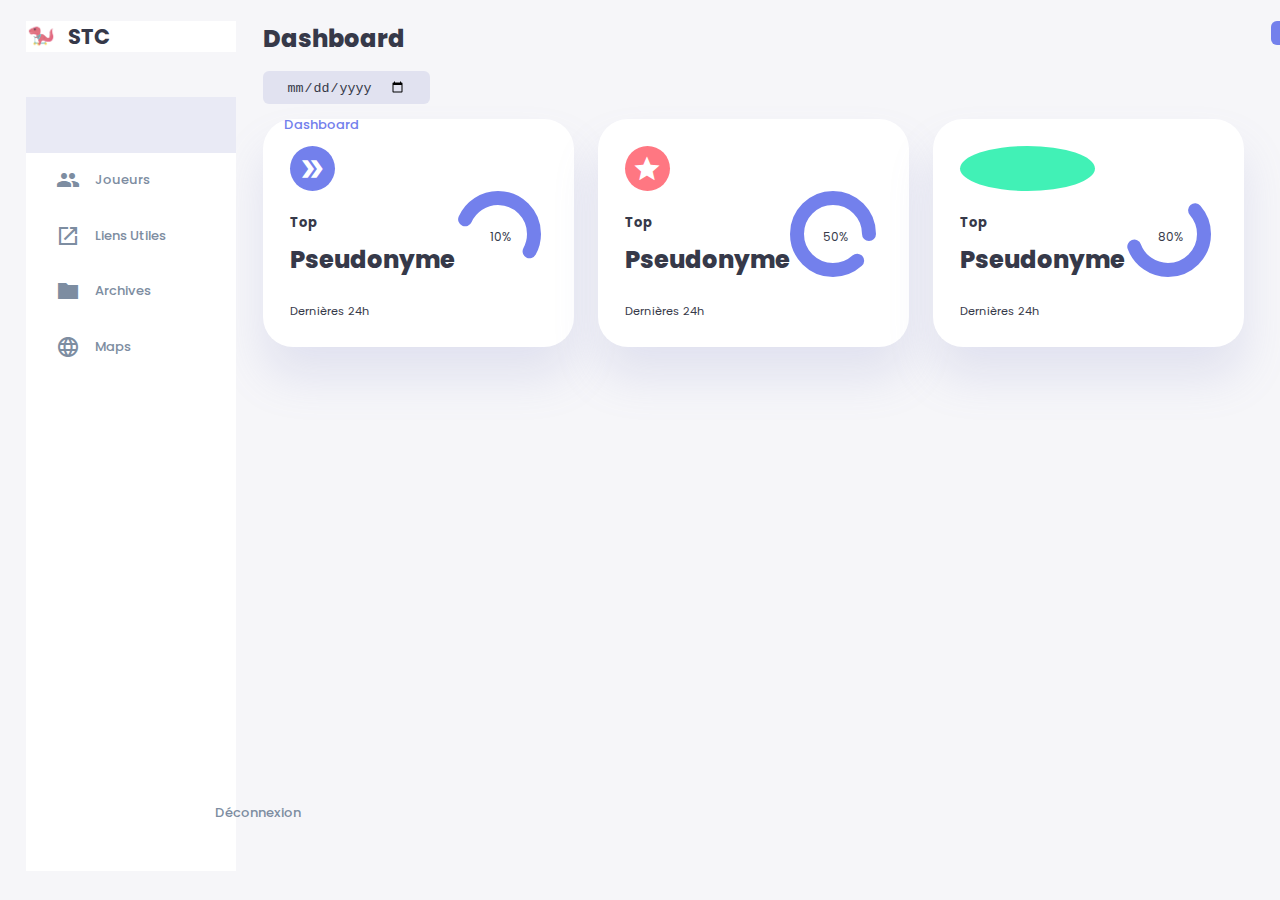
==== index.html @ 2420d3b0 "Upload site" ====
<!DOCTYPE html>
<html lang="en">

<head>
    <meta charset="UTF-8">
    <meta name="viewport" content="width=device-width, initial-scale=1.0">
    <title>STC - Acceuil</title>
    <!-- -->

    <!--StyleSheet-->
    <link rel="stylesheet" href="Style.css">
    <!-- Material Icons-->
    <link rel="stylesheet" href="https://fonts.googleapis.com/icon?family=Material+Icons+Sharp">
</head>

<body>
    <div class="container">
        <aside>
            <div class="top">
                <div class="logo">
                    <img src="assets\images\giphy.gif">
                    <h2>S<span class="nameServer"></span>TC</h2>
                </div>
                <div class="close" id="close-btn">
                    <span class="material-icons-sharp">close</span>
                </div>
            </div>
            <div class="sidebar">
                <a href="#" class="active">
                    <span class="material-icons-sharp">grid_view</span>
                    <h3>Dashboard</h3>
                </a>
                <a href="#">
                    <span class="material-icons-sharp">group</span>
                    <h3>Joueurs</h3>
                </a>
                <a href="#">
                    <span class="material-icons-sharp">open_in_new</span>
                    <h3>Liens Utiles</h3>
                </a>
                <a href="archive.html">
                    <span class="material-icons-sharp">folder</span>
                    <h3>Archives</h3>
                </a>
                <a href="#">
                    <span class="material-icons-sharp">language</span>
                    <h3>Maps</h3>
                </a>
                <a href="#">
                    <span class="material-icons-sharp">logout</span>
                    <h3>Déconnexion</h3>
                </a>

            </div>
        </aside>

        <main>
            <h1>Dashboard</h1>
            <div class="date">
                <input type="date">
            </div>
            <div class="insights">

                <!--STATS COUREURS-->

                <div class="Coureur">
                    <span class="material-icons-sharp">double_arrow</span>
                    <div class="middle">
                        <div class="left">
                            <h3>Top</h3>
                            <h1>Pseudonyme</h1>
                        </div>
                        <div class="progress">
                            <svg>
                                <circle cx="38" cy="38" r="36" />
                            </svg>
                            <div class="number">
                                <p>10%</p>
                            </div>
                        </div>
                    </div>
                    <small class="text-muted">Dernières 24h</small>
                </div>


                <!--STATS PVP-->
                <div class="Pvp">
                    <span class="material-icons-sharp">star</span>
                    <div class="middle">
                        <div class="left">
                            <h3>Top</h3>
                            <h1>Pseudonyme</h1>
                        </div>
                        <div class="progress">
                            <svg>
                                <circle cx="38" cy="38" r="36" />
                            </svg>
                            <div class="number">
                                <p>50%</p>
                            </div>
                        </div>
                    </div>
                    <small class="text-muted">Dernières 24h</small>
                </div>


                <!--STATS CHELOU-->
                <div class="Chelou">
                    <span class="material-icons-sharp">bolt</span>
                    <div class="middle">
                        <div class="left">
                            <h3>Top</h3>
                            <h1>Pseudonyme</h1>
                        </div>
                        <div class="progress">
                            <svg>
                                <circle cx="38" cy="38" r="36" />
                            </svg>
                            <div class="number">
                                <p>80%</p>
                            </div>
                        </div>
                    </div>
                    <small class="text-muted">Dernières 24h</small>
                </div>

            </div>
        </main>

        <div class="right">
            <div class="top">
                <button id="menu-btn">
                    <span class="material-icons-sharp">menu</span>
                </button>
                <div class="theme-toggler">
                <span class="material-icons-sharp active">light_mode</span><hr>
                <span class="material-icons-sharp">dark_mode</span>
            </div>
            <div class="recent-updates">
                <h2>Mises à jours récentes</h2>
                <div class="updates">
                    <div class="profile-photo">
                        <img src="assets\images\giphy.gif">
                    </div>
                    <div class="message">
                        <p><b>Itaromi</b> est extrèment beau</p>
                        <small class="text-muted">Il y a 2 minutes</small>
                    </div>
                    <div class="profile-photo">
                        <img src="assets\images\giphy.gif">
                    </div>
                    <div class="message">
                        <p><b>Itaromi</b> est extrèment beau</p>
                        <small class="text-muted">Il y a 2 minutes</small>
                    </div>
                    <div class="profile-photo">
                        <img src="assets\images\giphy.gif">
                    </div>
                    <div class="message">
                        <p><b>Popolitain</b> est extrèment beau</p>
                        <small class="text-muted">Il y a maintenant</small>
                    </div>
                </div>
                
                
            </div>
        </div>
    </div>
</body>

</html>
---- Style.css ----
@import url('https://fonts.googleapis.com/css2?family=Poppins:wght@300;400;500;600;700;800&display=swap');

:root {
    --color-primary: #7380ec;
    --color-danger: #ff7782;
    --color-success: #41f1b6;
    --color-warning: #ffbb55;
    --color-white: #fff;
    --color-info-dark: #7d8da1;
    --color-info-light: #dce1eb;
    --color-dark: #363949;
    --color-light: rgba(132, 139, 200, 0.18);
    --color-primary-variant: #111e88;
    --color-dark-variant: #677483;
    --color-background: #f6f6f9;

    --card-border-radius: 2rem;
    --border-radius: 2rem;
    --border-radius-1: 0.4rem;
    --border-radius-2: 0.8rem;
    --border-radius-3: 1.2rem;

    --card-padding: 1.8rem;
    --padding-1: 1.2rem;

    --box-shadow: 0 2rem 3rem var(--color-light);
}

* {
    margin: 0;
    padding: 0;
    outline: 0;
    border: 0;
    appearance: none;
    text-decoration: none;
    list-style: none;
    box-sizing: border-box;
}

html {
    font-size: 15px;
}

body {
    width: 100vw;
    height: 100vh;
    font-family: poppins, sans-serif;
    font-size: 0.8rem;
    background: var(--color-background);
    user-select: none;
    overflow-x: hidden;
    color: var(--color-dark);
}

a{
    color: var(--color-dark);
}

img {
    display: block;
    width: 100%;
}

h1 {
    font-weight: 800;
    font-size: 1.8;
}

h2 {
    font-size: 1.4rem;
}

h3 {
    font-size: 0.87rem;
}

small {
    font-size: 0.75rem;
}

.container {
    display: grid;
    width: 96%;
    margin: 0 auto;
    gap: 1.8rem;
    grid-template-columns: 14rem auto 23rem;
}

aside {
    height: 100vh;
}

aside .top {
    background: white;
    display: flex;
    align-items: center;
    justify-content: space-between;
    margin-top: 1.4rem;
}

aside .logo {
    display: flex;
    gap: 0.8rem;
}

aside .logo img {
    width: 2rem;
    height: 2rem;
  /*user-select: none;*/
}

aside .close {
    display: none;
}

/* --------------- SIDEBAR ---------------*/

aside .sidebar {
    background: white;
    display: flex;
    flex-direction: column;
    height: 86vh;
    position: relative;
    top: 3rem;
}

aside h3 {
    font-weight: 500;
}

aside .sidebar a {
    display: flex;
    color: var(--color-info-dark);
    margin-left: 2rem;
    gap: 1rem;
    align-items: center;
    position: relative;
    height: 3.7rem;
    transition: all 300ms ease;
}

aside .sidebar a span {
    font-size: 1.6rem;
    transition: all 300ms ease;

}

aside .sidebar a:last-child{
    position: absolute;
    bottom: 2rem;
    width: 100%;
}

aside .sidebar a.active {
    background: var(--color-light);
    color: var(--color-primary);
    margin-left: 0;
}

aside .sidebar a.active:before {
    content: "";
    width: 6px;
    height: 100%;
    background: var(--color-primary);
}

aside .sidebar a.active span {
    color: var(--color-primary);
    margin-left: calc(1rem - 3px);
}

aside .sidebar a:hover {
    color: var(--color-primary);
}

aside .sidebar a:hover span {
    margin-left: 1rem;
}

/* --------------- MAIN ---------------*/

main {
    margin-top: 1.4rem;
}

main .date {
    display: inline-block;
    background: var(--color-light);
    border-radius: var(--border-radius-1);
    margin-top: 1rem;
    padding: 0.5rem 1.6rem;
}

main .date input[type="date"] {
    background: transparent;
    color: var(--color-dark);
}

main .insights {
    display: grid;
    grid-template-columns: repeat(3, 1fr);
    gap: 1.6rem;
}

main .insights > div {
    background: var(--color-white);
    padding: var(--card-padding);
    border-radius: var(--card-border-radius);
    margin-top: 1rem;
    box-shadow: var(--box-shadow);
    transition: all 300ms ease;
}

main .insights > div:hover {
    box-shadow: none;
}

main .insights > div span {
    background: var(--color-primary);
    padding: 0.5rem;
    border-radius: 50%;
    color: var(--color-white);
    font-size: 2rem;
}

main .insights > div.Pvp span {
    background: var(--color-danger);
}


main .insights > div.Chelou span {
    background: var(--color-success);
}

main .insights > div .middle {
    display: flex;
    align-items: center;
    justify-content: space-between;
}

main .insights h3 {
    margin: 1rem 0 0.6rem;
}

main .insights .progress {
    position: relative;
    width: 92px;
    height: 92px;
    border-radius: 50%;
}

main .insights svg {
    width: 7rem;
    height: 7rem;
}

main .insights svg circle {
    fill: none;
    stroke: var(--color-primary);
    stroke-width: 14;
    stroke-linecap: round;
    transform: translate(5px, 5px);
    stroke-dasharray: 110;
    stroke-dashoffset: 92;
}

main .insights .Pvp svg circle {
    stroke-dashoffset: -30;
    stroke-dasharray: 200;
}

main .insights .Chelou svg circle {
    stroke-dashoffset: 0;
    stroke-dasharray: 100;
}

main .insights .progress p {
    position: absolute;
    top: 0;
    left: 0;
    height: 100%;
    width: 100%;
    display: flex;
    justify-content: center;
    align-items: center;
}

main .insights small {
    margin-top: 1.3rem;
    display: block;
}









nav {
    border-right: solid 1px rgb(49, 60, 98);
    background-color: rgb(8, 15, 37);
    width: 260px;
    height: auto;
    position: absolute;
    height: 100%;
}

.img-logo-round {
    border-radius: 50%;
    position: relative;
    height: 130px;
    width: 130px;
    margin-top: 5%;
    margin-inline: 10%;
    background-image: url('assets/images/giphy.gif');
    background-color: rgb(49, 60, 98);
    background-size: cover;
    background-repeat: no-repeat;
    user-select: none;

    font-size: 1.8em;

}

.Plogo {
    position: absolute;
    bottom: 0;
    right: 0;
    margin: 0px;
}


.Page-Container {

    width: 100%;
    height: auto;
}

/* --------------- RIGHT ---------------*/

.right {
    margin-top: 1.4rem;
}

.right .top {
    display: flex;
    justify-content: end;
    gap: 2rem;
}

.right button {
    display: none;
}

.right .theme-toggler {
    background: var(--color-light); 
    display: flex;
    justify-content: space-between;
    align-items: center;
    height: 1.6rem;
    width: 4.2rem;
    cursor: pointer;
    border-radius: var(--border-radius-1);
}

.right .theme-toggler span {
    font-size: 1.2rem;
    padding-left: 1rem;
    padding-right: 1rem;
    width: 50%;
    height: 100%;
    display: flex;
    align-items: center;
    justify-content: center;
}

.right .theme-toggler span.active {
    background: var(--color-primary);
    color: white;
    border-radius: var(--border-radius-1);
}

.right .top .profile {
    display: flex;
    gap: 2rem;
    text-align: right ;
}

/* --------------- UPDATES ---------------*/

.right .recent-updates {
    margin-top: 1rem;
}

.right .recent-updates h2 {
    margin-bottom: 0.8rem;
}

.right .recent-updates .updates {
    background: var(--color-white);
    padding: var(--card-padding);
    border-radius: var(--card-border-radius);
    box-shadow: var(--box-shadow);
    transition: all 300ms ease;
}

.right .recent-updates .updates:hover {
    box-shadow: none;
}
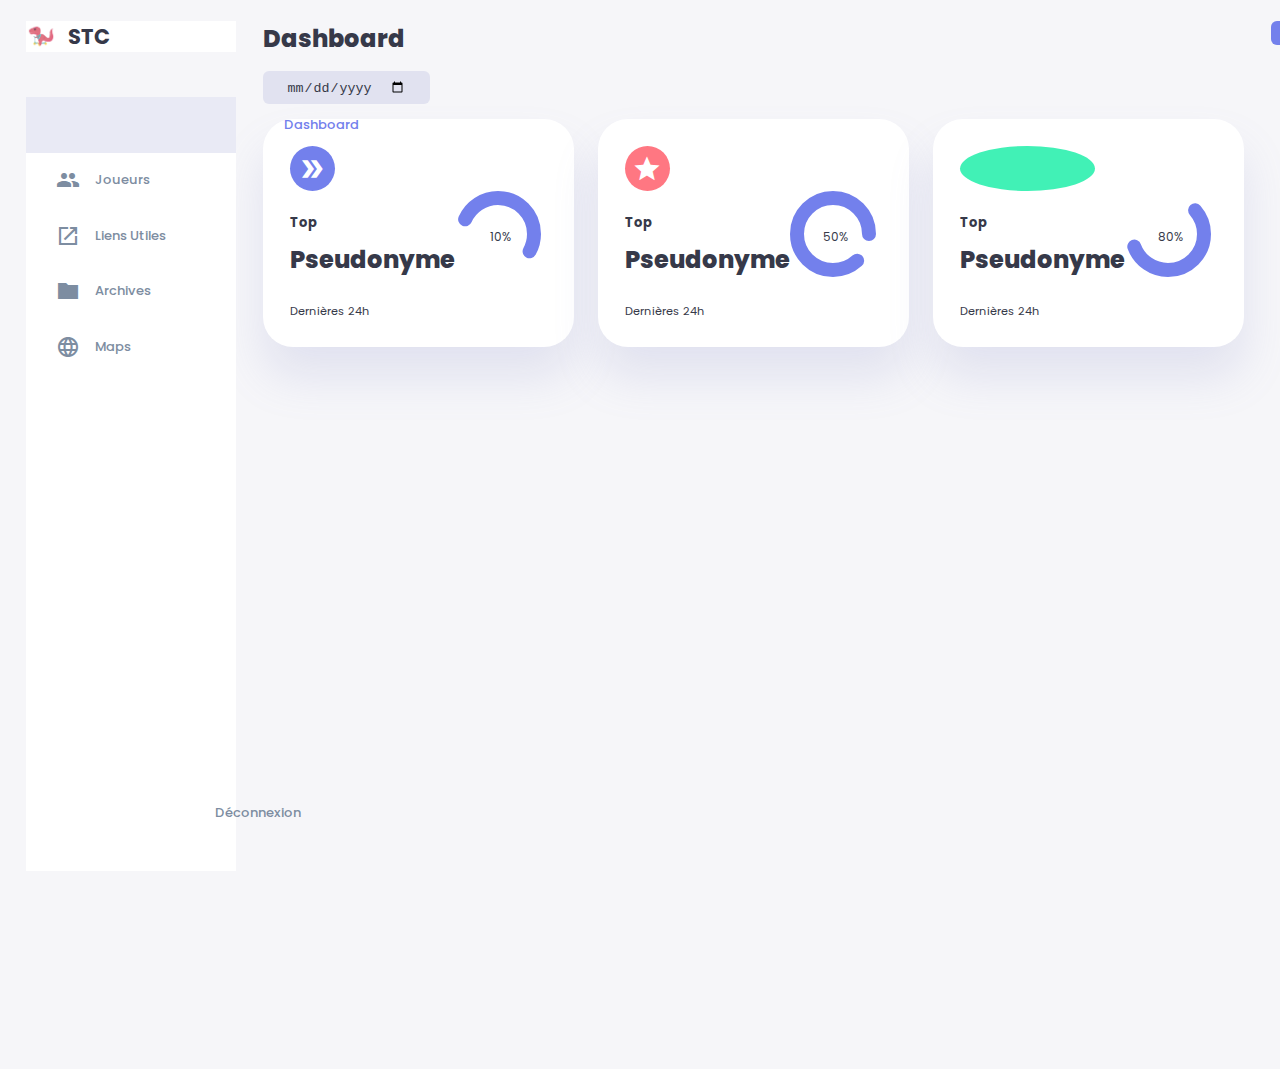
==== commit 0f93fb05: "Update" ====
--- a/index.html
+++ b/index.html
@@ -160,6 +160,13 @@
                         <p><b>Popolitain</b> est extrèment beau</p>
                         <small class="text-muted">Il y a maintenant</small>
                     </div>
+                    <div class="profile-photo">
+                        <img src="assets\images\giphy.gif">
+                    </div>
+                    <div class="message">
+                        <p><b>Zentrax</b> est extrèment beau</p>
+                        <small class="text-muted">Il y a maintenant</small>
+                    </div>
                 </div>
                 
                 
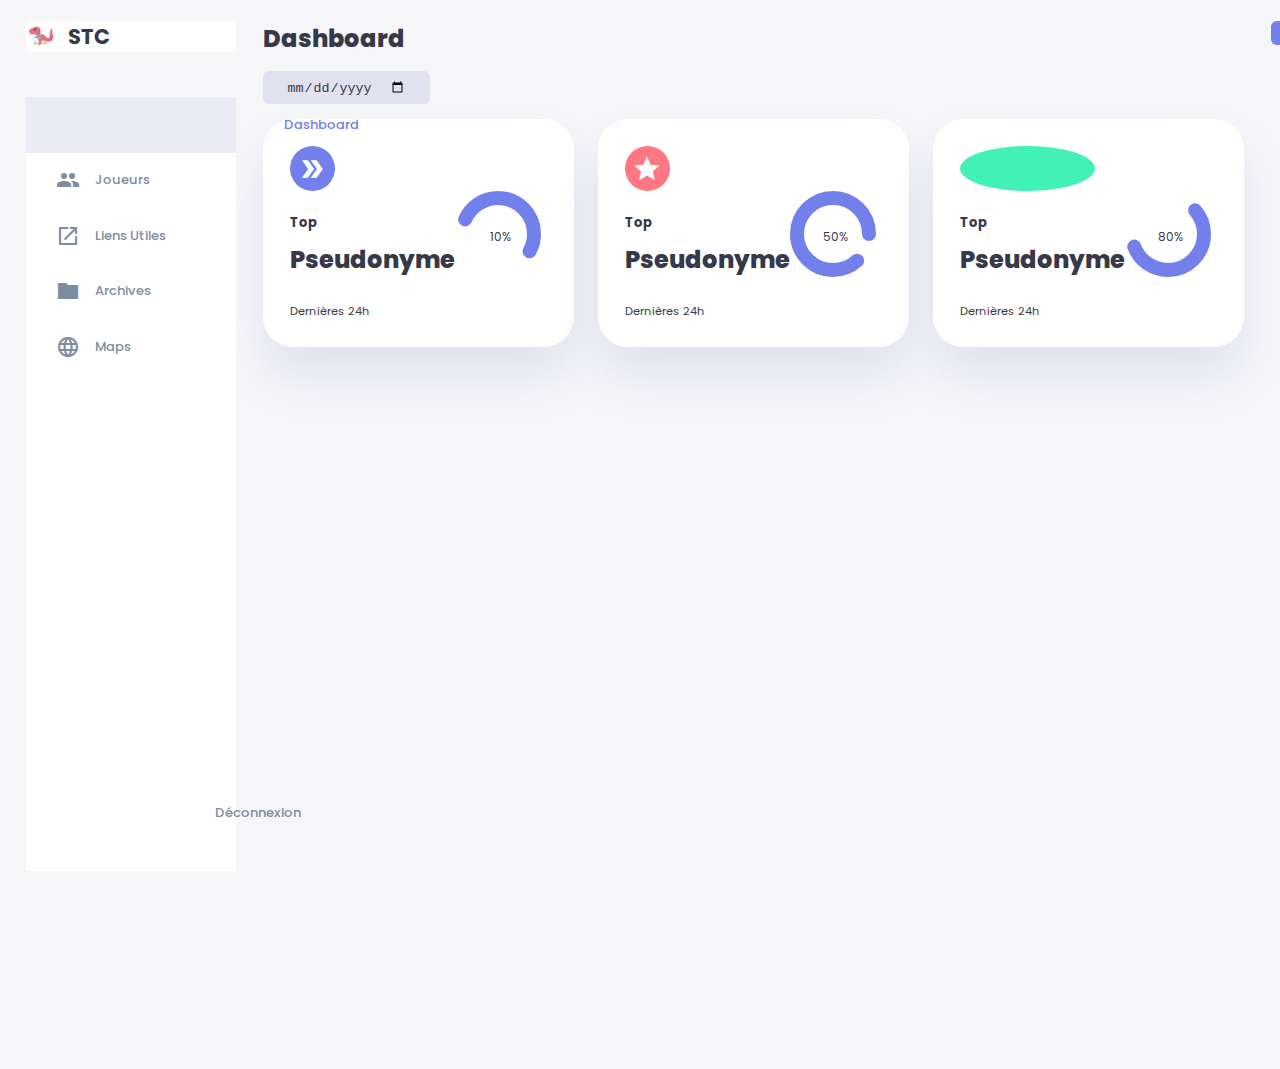
==== commit 9d897078: "update" ====
--- a/index.html
+++ b/index.html
@@ -11,6 +11,8 @@
     <link rel="stylesheet" href="Style.css">
     <!-- Material Icons-->
     <link rel="stylesheet" href="https://fonts.googleapis.com/icon?family=Material+Icons+Sharp">
+
+    <link rel="icon" href="./assets/images/giphy.gif" />
 </head>
 
 <body>
